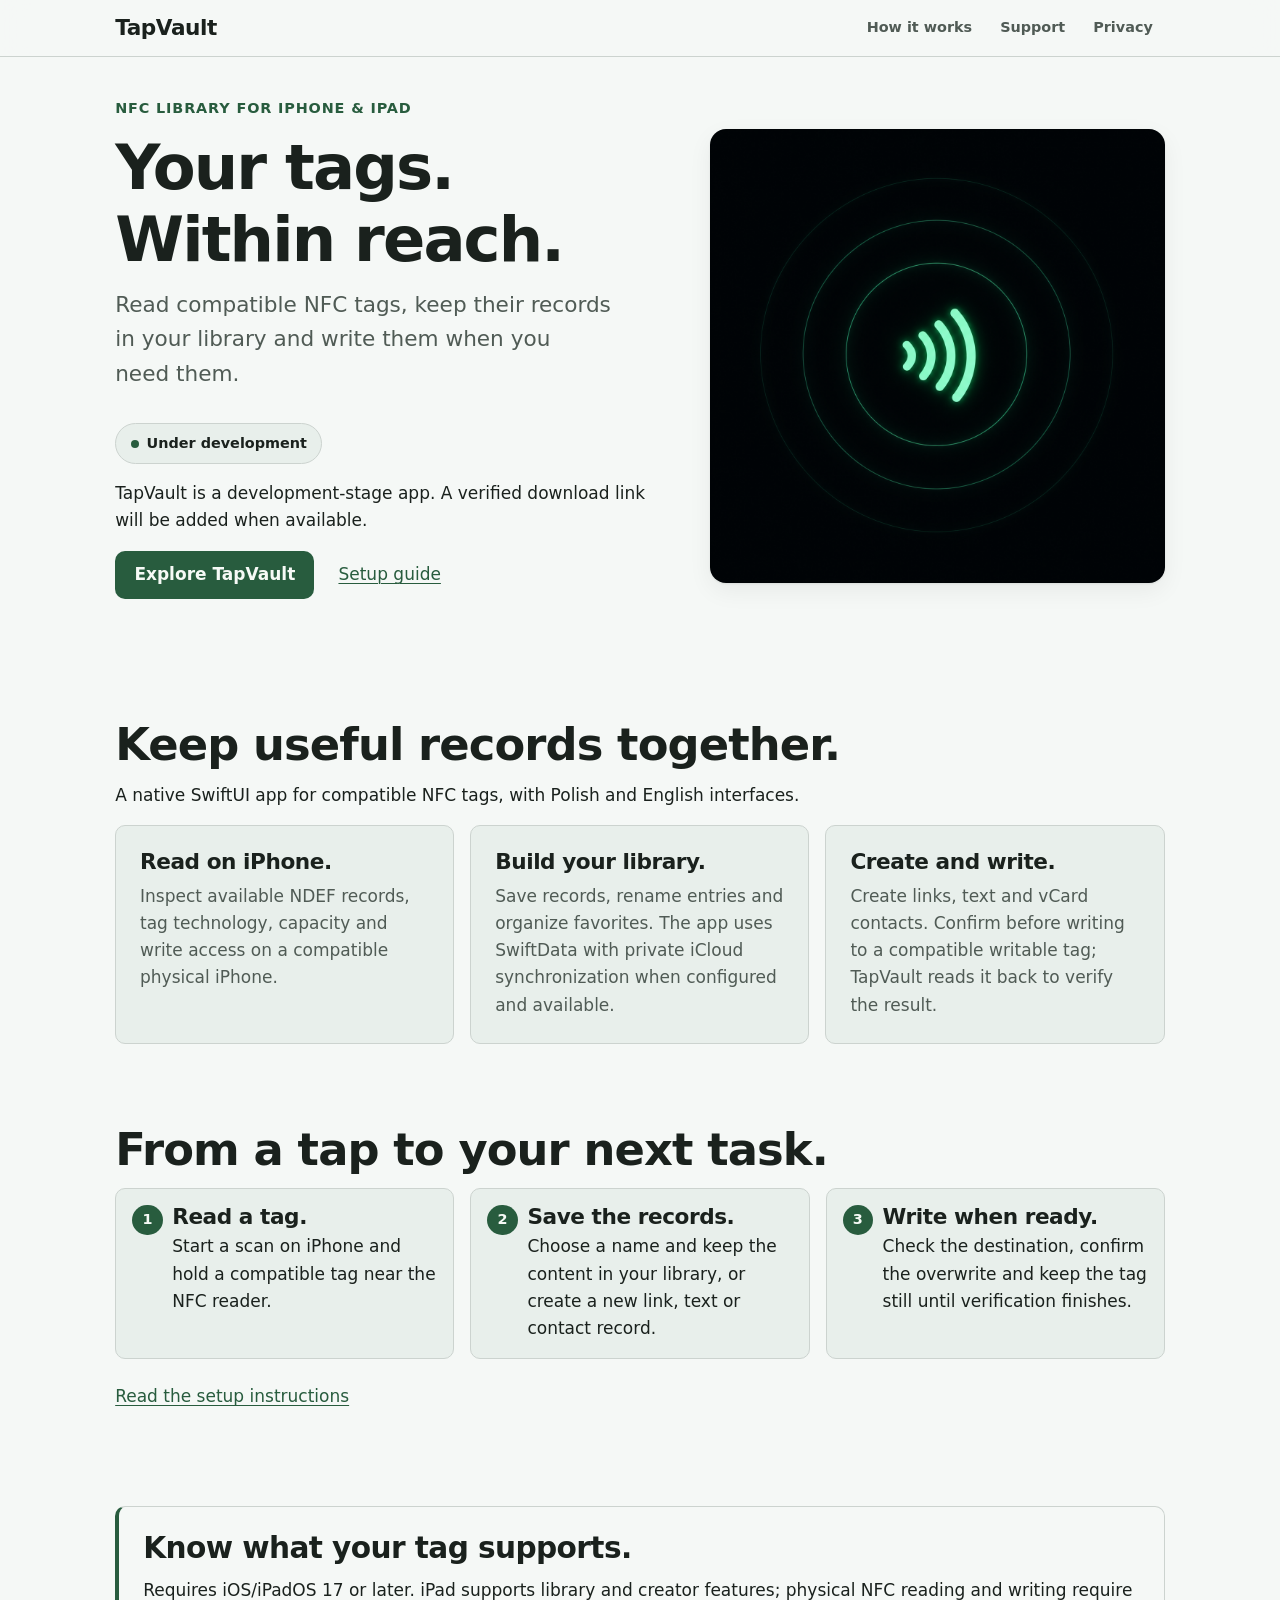
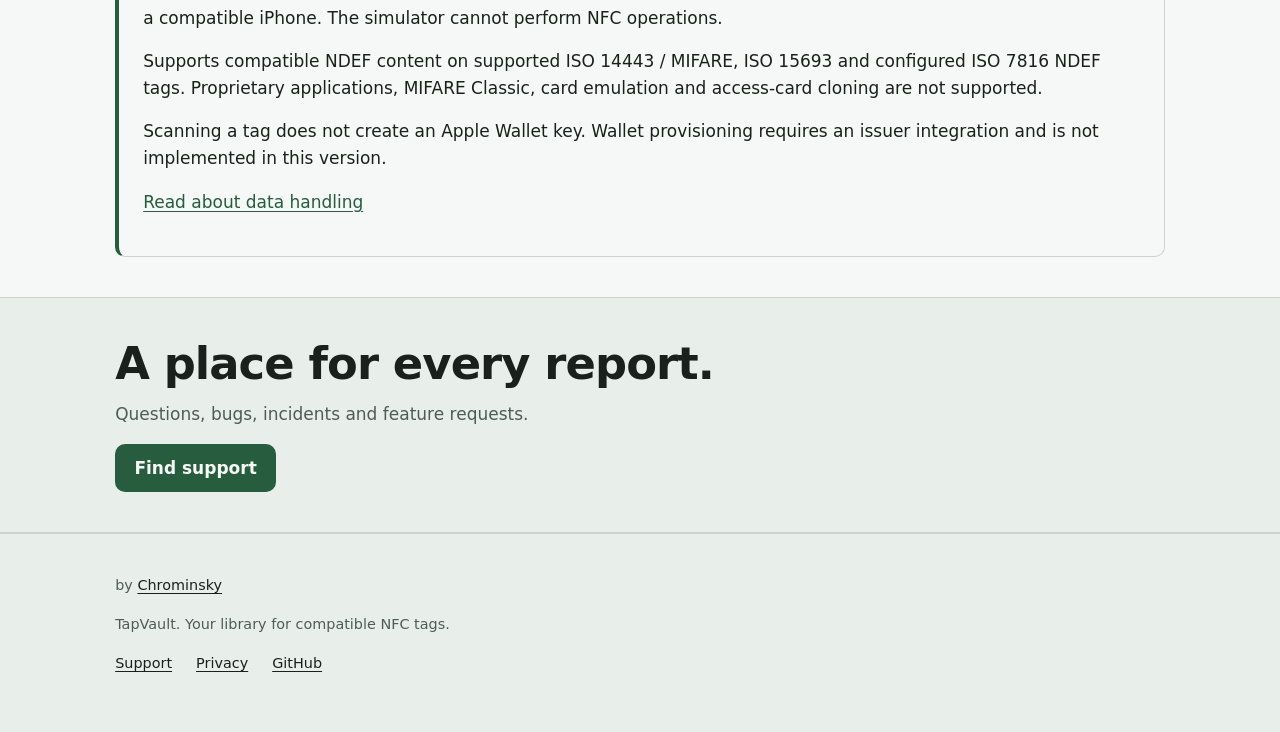
==== index.html @ 4d54e3df "Create TapVault product website and support reporting" ====
<!doctype html>
<html lang="en">
<head>
  <meta charset="utf-8">
  <meta name="viewport" content="width=device-width, initial-scale=1">
  <title>TapVault | NFC Library for iPhone &amp; iPad</title>
  <meta name="description" content="Read, save and write compatible NFC tags. Explore TapVault for iPhone and iPad, support and data handling.">
  <link rel="canonical" href="https://chrominskyy.github.io/tapvault-site/">
  <meta name="theme-color" content="#f5f8f6" media="(prefers-color-scheme: light)">
  <meta name="theme-color" content="#1b201d" media="(prefers-color-scheme: dark)">
  <meta property="og:type" content="website">
  <meta property="og:site_name" content="TapVault">
  <meta property="og:title" content="TapVault | NFC Library for iPhone &amp; iPad">
  <meta property="og:description" content="Read, save and write compatible NFC tags. Explore TapVault for iPhone and iPad, support and data handling.">
  <meta property="og:url" content="https://chrominskyy.github.io/tapvault-site/">
  <meta property="og:image" content="https://chrominskyy.github.io/tapvault-site/assets/nfc-orbit.png">
  <meta name="twitter:card" content="summary_large_image">
  <meta name="twitter:title" content="TapVault | NFC Library for iPhone &amp; iPad">
  <meta name="twitter:description" content="Read, save and write compatible NFC tags. Explore TapVault for iPhone and iPad, support and data handling.">
  <meta name="twitter:image" content="https://chrominskyy.github.io/tapvault-site/assets/nfc-orbit.png">
  <link rel="icon" href="assets/favicon.svg" type="image/svg+xml">
  <link rel="stylesheet" href="css/main.css">
</head>
<body>
<a class="skip-link" href="#main">Skip to content</a>
<header class="site-header">
  <div class="container">
    <a class="brand" href="index.html" aria-label="TapVault home">TapVault</a>
    <nav class="site-nav" aria-label="Main navigation">
      <ul>
        <li><a href="index.html#workflow">How it works</a></li>
        <li><a href="support.html">Support</a></li>
        <li><a href="privacy.html">Privacy</a></li>
      </ul>
    </nav>
  </div>
</header>
<main id="main">
<section class="hero" aria-labelledby="hero-title"><div class="container"><div><p class="eyebrow">NFC Library for iPhone &amp; iPad</p><h1 id="hero-title">Your tags. Within reach.</h1><p class="lead">Read compatible NFC tags, keep their records in your library and write them when you need them.</p><p class="notice"><strong>Under development</strong></p><p>TapVault is a development-stage app. A verified download link will be added when available.</p><p><a class="button" href="#workflow">Explore TapVault</a><a href="support.html">Setup guide</a></p></div><img src="assets/nfc-orbit.png" width="1024" height="1024" alt="TapVault NFC orbit illustration, a glowing mint ring around a tag" fetchpriority="high"></div></section>
<section aria-labelledby="library-title"><div class="container"><h2 id="library-title">Keep useful records together.</h2><p>A native SwiftUI app for compatible NFC tags, with Polish and English interfaces.</p><div class="cards-wrap"><ul class="cards"><li class="card"><h3>Read on iPhone.</h3><p>Inspect available NDEF records, tag technology, capacity and write access on a compatible physical iPhone.</p></li><li class="card"><h3>Build your library.</h3><p>Save records, rename entries and organize favorites. The app uses SwiftData with private iCloud synchronization when configured and available.</p></li><li class="card"><h3>Create and write.</h3><p>Create links, text and vCard contacts. Confirm before writing to a compatible writable tag; TapVault reads it back to verify the result.</p></li></ul></div></div></section>
<section id="workflow" aria-labelledby="workflow-title"><div class="container"><h2 id="workflow-title">From a tap to your next task.</h2><ol class="steps"><li><h3>Read a tag.</h3><p>Start a scan on iPhone and hold a compatible tag near the NFC reader.</p></li><li><h3>Save the records.</h3><p>Choose a name and keep the content in your library, or create a new link, text or contact record.</p></li><li><h3>Write when ready.</h3><p>Check the destination, confirm the overwrite and keep the tag still until verification finishes.</p></li></ol><p><a href="support.html#setup">Read the setup instructions</a></p></div></section>
<section aria-labelledby="scope-title"><div class="container"><div class="scope"><h2 id="scope-title">Know what your tag supports.</h2><p>Requires iOS/iPadOS 17 or later. iPad supports library and creator features; physical NFC reading and writing require a compatible iPhone. The simulator cannot perform NFC operations.</p><p>Supports compatible NDEF content on supported ISO 14443 / MIFARE, ISO 15693 and configured ISO 7816 NDEF tags. Proprietary applications, MIFARE Classic, card emulation and access-card cloning are not supported.</p><p>Scanning a tag does not create an Apple Wallet key. Wallet provisioning requires an issuer integration and is not implemented in this version.</p><p><a href="privacy.html">Read about data handling</a></p></div></div></section>
<section class="band" aria-labelledby="support-title"><div class="container"><h2 id="support-title">A place for every report.</h2><p>Questions, bugs, incidents and feature requests.</p><a class="button" href="support.html#reports">Find support</a></div></section></main><footer class="site-footer"><div class="container"><p>by <a href="https://github.com/Chrominskyy">Chrominsky</a></p><p>TapVault. Your library for compatible NFC tags.</p><nav aria-label="Footer navigation"><a href="support.html">Support</a><a href="privacy.html">Privacy</a><a href="https://github.com/Chrominskyy/tapvault-site">GitHub</a></nav></div></footer></body></html>
---- css/main.css ----
/* TapVault site stylesheet. One file, no fonts, no third-party requests. */
@layer tokens, base, layout, components, pages;

/* ---------- tokens ---------- */
@layer tokens {
  :root {
    color-scheme: light dark;

    /* Light scheme: cool neutrals, forest-green accent (about #285a40) */
    --bg: oklch(0.975 0.004 160);
    --surface: oklch(0.945 0.008 160);
    --text: oklch(0.24 0.012 160);
    --muted: oklch(0.46 0.018 160);
    --line: oklch(0.86 0.01 160);
    --accent: oklch(0.43 0.075 156);
    --on-accent: oklch(0.98 0.006 150);

    /* Spacing scale */
    --space-1: 0.25rem;
    --space-2: 0.5rem;
    --space-3: 0.75rem;
    --space-4: 1rem;
    --space-5: 1.5rem;
    --space-6: 2.5rem;
    --space-7: 4rem;
    --space-8: 6rem;

    /* Shape */
    --radius: 10px;
    --radius-lg: 16px;
    --measure: 68ch;
    --page: 72rem;

    /* Fluid type */
    --step--1: clamp(0.84rem, 0.82rem + 0.1vw, 0.9rem);
    --step-0: clamp(1rem, 0.97rem + 0.15vw, 1.0625rem);
    --step-1: clamp(1.15rem, 1.08rem + 0.35vw, 1.35rem);
    --step-2: clamp(1.4rem, 1.25rem + 0.75vw, 1.85rem);
    --step-3: clamp(1.8rem, 1.45rem + 1.7vw, 2.8rem);
    --step-4: clamp(2.2rem, 1.6rem + 3vw, 3.9rem);

    --font: system-ui, -apple-system, BlinkMacSystemFont, "SF Pro Text", "Segoe UI", Roboto, "Helvetica Neue", sans-serif;
    --mono: ui-monospace, "SF Mono", Menlo, Consolas, monospace;
    --shadow: 0 1px 2px oklch(0.2 0.02 160 / 0.08), 0 8px 24px oklch(0.2 0.02 160 / 0.06);
  }

  @media (prefers-color-scheme: dark) {
    :root {
      --bg: oklch(0.2 0.008 160);
      --surface: oklch(0.25 0.01 160);
      --text: oklch(0.94 0.006 160);
      --muted: oklch(0.76 0.012 160);
      --line: oklch(0.36 0.012 160);
      --accent: oklch(0.78 0.11 156);
      --on-accent: oklch(0.2 0.02 156);
      --shadow: 0 1px 2px oklch(0 0 0 / 0.4), 0 8px 24px oklch(0 0 0 / 0.3);
    }
  }
}

/* ---------- base ---------- */
@layer base {
  *, *::before, *::after { box-sizing: border-box; }

  html {
    -webkit-text-size-adjust: 100%;
    text-size-adjust: 100%;
    scroll-behavior: smooth;
    scroll-padding-top: 6rem;
  }

  body {
    margin: 0;
    min-height: 100vh;
    display: flex;
    flex-direction: column;
    background: var(--bg);
    color: var(--text);
    font: var(--step-0) / 1.6 var(--font);
    -webkit-font-smoothing: antialiased;
  }

  main { flex: 1 0 auto; }

  h1, h2, h3, h4 {
    line-height: 1.15;
    letter-spacing: -0.02em;
    text-wrap: balance;
    margin: 0 0 var(--space-3);
  }
  h1 { font-size: var(--step-4); letter-spacing: -0.03em; font-weight: 700; }
  h2 { font-size: var(--step-3); font-weight: 650; }
  h3 { font-size: var(--step-1); font-weight: 650; }
  h4 { font-size: var(--step-0); font-weight: 650; }

  p, ul, ol, dl, figure { margin: 0 0 var(--space-4); }
  p { text-wrap: pretty; }

  a {
    color: var(--accent);
    text-underline-offset: 0.2em;
    text-decoration-thickness: 1px;
  }
  a:hover { text-decoration-thickness: 2px; }

  img, picture, svg { display: block; max-width: 100%; height: auto; }

  code, kbd, samp {
    font-family: var(--mono);
    font-size: 0.9em;
    background: var(--surface);
    border: 1px solid var(--line);
    border-radius: 5px;
    padding: 0.1em 0.35em;
    overflow-wrap: anywhere;
  }

  ::selection { background: var(--accent); color: var(--on-accent); }

  :focus-visible {
    outline: 3px solid var(--accent);
    outline-offset: 3px;
  }

  @media (prefers-reduced-motion: reduce) {
    html { scroll-behavior: auto; }
    *, *::before, *::after {
      transition: none !important;
      animation: none !important;
    }
  }
}

/* ---------- layout ---------- */
@layer layout {
  .container {
    width: 100%;
    max-width: var(--page);
    margin-inline: auto;
    padding-inline: max(16px, 4vw);
  }

  .skip-link {
    position: absolute;
    inset-block-start: var(--space-2);
    inset-inline-start: var(--space-2);
    z-index: 100;
    padding: var(--space-2) var(--space-4);
    background: var(--accent);
    color: var(--on-accent);
    border-radius: var(--radius);
    text-decoration: none;
    font-weight: 600;
    transform: translateY(-200%);
    transition: transform 0.15s ease;
  }
  .skip-link:focus { transform: none; outline-color: var(--text); }

  .site-header {
    position: sticky;
    inset-block-start: 0;
    z-index: 50;
    background: color-mix(in oklch, var(--bg) 88%, transparent);
    -webkit-backdrop-filter: saturate(1.4) blur(14px);
    backdrop-filter: saturate(1.4) blur(14px);
    border-block-end: 1px solid var(--line);
  }
  .site-header .container {
    display: flex;
    flex-wrap: wrap;
    align-items: center;
    justify-content: space-between;
    gap: var(--space-2) var(--space-5);
    min-height: 3.5rem;
    padding-block: var(--space-2);
  }
  .brand {
    display: inline-flex;
    align-items: center;
    gap: var(--space-2);
    color: var(--text);
    font-weight: 700;
    font-size: var(--step-1);
    letter-spacing: -0.02em;
    text-decoration: none;
  }
  .brand img, .brand svg { width: 1.6rem; height: 1.6rem; }

  .site-nav {
    display: flex;
    flex-wrap: wrap;
    gap: var(--space-1);
  }
  .site-nav ul {
    display: flex;
    flex-wrap: wrap;
    gap: var(--space-1);
    margin: 0;
    padding: 0;
    list-style: none;
  }
  .site-nav a {
    display: inline-block;
    padding: 0.4rem 0.75rem;
    border-radius: 999px;
    color: var(--muted);
    text-decoration: none;
    font-size: var(--step--1);
    font-weight: 550;
    transition: background-color 0.15s ease, color 0.15s ease;
  }
  .site-nav a:hover { color: var(--text); background: var(--surface); }
  .site-nav a[aria-current="page"] {
    color: var(--text);
    background: var(--surface);
    box-shadow: inset 0 0 0 1px var(--line);
  }

  .site-footer {
    margin-block-start: 0;
    padding-block: var(--space-6);
    background: var(--surface);
    border-block-start: 1px solid var(--line);
    color: var(--muted);
    font-size: var(--step--1);
  }
  .site-footer p { max-width: var(--measure); }
  .site-footer a { color: var(--text); }
  .site-footer nav, .site-footer ul {
    display: flex;
    flex-wrap: wrap;
    gap: var(--space-2) var(--space-5);
    margin: 0 0 var(--space-4);
    padding: 0;
    list-style: none;
  }

  section:not(.hero, .band, .scope) { padding-block: var(--space-6); }
}

/* ---------- components ---------- */
@layer components {
  /* Hero: copy beside picture on wide, stacked on narrow */
  .hero { padding-block: var(--space-6) var(--space-7); }
  .hero .container, .hero.container {
    display: grid;
    gap: var(--space-6);
    align-items: center;
  }
  .hero p.lead, .hero .lead {
    font-size: var(--step-1);
    color: var(--muted);
    max-width: 38ch;
  }
  .hero picture, .hero img {
    width: 100%;
    max-width: 34rem;
    margin-inline: auto;
    border-radius: var(--radius-lg);
  }
  .hero img { aspect-ratio: 1; object-fit: cover; box-shadow: var(--shadow); }
  @media (min-width: 52rem) {
    .hero .container, .hero.container { grid-template-columns: 1.1fr 0.9fr; }
  }

  /* Button row: keep the button and the adjacent link apart */
  .hero p:has(> .button) {
    display: flex;
    flex-wrap: wrap;
    align-items: center;
    gap: var(--space-3) var(--space-5);
  }

  /* Illustration figure: fill the column up to a comfortable width, centred */
  .container > figure { margin-block: var(--space-5); }
  .container > figure svg { width: 100%; max-width: 44rem; margin-inline: auto; }

  /* Space between a step list and the link that follows it */
  .steps + p { margin-block-start: var(--space-5); }

  .eyebrow {
    margin: 0 0 var(--space-3);
    color: var(--accent);
    font-size: var(--step--1);
    font-weight: 650;
    letter-spacing: 0.06em;
    text-transform: uppercase;
  }

  /* Availability notice, deliberately not a button */
  .notice {
    display: inline-flex;
    align-items: center;
    gap: var(--space-2);
    margin-block: var(--space-4);
    padding: 0.5rem 0.9rem;
    background: var(--surface);
    border: 1px solid var(--line);
    border-radius: 999px;
    color: var(--text);
    font-size: var(--step--1);
    font-weight: 550;
  }
  .notice::before {
    content: "";
    width: 0.5rem;
    height: 0.5rem;
    border-radius: 50%;
    background: var(--accent);
    flex: none;
  }

  /* Numbered flow */
  .steps {
    display: grid;
    gap: var(--space-4);
    margin: 0;
    padding: 0;
    list-style: none;
    counter-reset: step;
  }
  .steps > li {
    position: relative;
    counter-increment: step;
    padding: var(--space-4) var(--space-4) var(--space-4) 3.5rem;
    background: var(--surface);
    border: 1px solid var(--line);
    border-radius: var(--radius);
  }
  .steps > li::before {
    content: counter(step);
    position: absolute;
    inset-block-start: var(--space-4);
    inset-inline-start: var(--space-4);
    display: grid;
    place-items: center;
    width: 1.9rem;
    height: 1.9rem;
    border-radius: 50%;
    background: var(--accent);
    color: var(--on-accent);
    font-size: var(--step--1);
    font-weight: 700;
  }
  .steps h3 { margin-bottom: var(--space-1); }
  .steps p:last-child { margin-bottom: 0; }
  @media (min-width: 52rem) {
    .steps { grid-template-columns: repeat(3, 1fr); }
  }

  /* Cards respond to their container's width.
     Markup contract: <div class="cards-wrap"><ul class="cards">...</ul></div>
     .cards-wrap is the query container; .cards (the grid) must sit inside it,
     because a container query cannot style the container element itself. */
  .cards-wrap {
    container: cards / inline-size;
  }
  .cards {
    display: grid;
    gap: var(--space-4);
    margin: 0;
    padding: 0;
    list-style: none;
  }
  @container cards (min-width: 38rem) {
    .cards { grid-template-columns: repeat(3, 1fr); }
  }
  .card {
    padding: var(--space-5);
    background: var(--surface);
    border: 1px solid var(--line);
    border-radius: var(--radius);
    transition: border-color 0.15s ease;
  }
  .card:hover { border-color: var(--accent); }
  .card h3 { margin-bottom: var(--space-2); }
  .card p:last-child { margin-bottom: 0; }
  .card p { color: var(--muted); }

  /* Scope: what is and is not supported */
  .scope {
    padding: var(--space-5);
    background: var(--bg);
    border: 1px solid var(--line);
    border-inline-start: 4px solid var(--accent);
    border-radius: var(--radius);
  }
  .scope h2, .scope h3 { font-size: var(--step-2); }
  .scope ul { padding-inline-start: 1.2em; }
  .scope li + li { margin-block-start: var(--space-2); }
  .scope dl { display: grid; gap: var(--space-2) var(--space-4); }
  @media (min-width: 40rem) {
    .scope dl { grid-template-columns: max-content 1fr; }
  }
  .scope dt { font-weight: 650; }
  .scope dd { margin: 0; color: var(--muted); }

  /* Full-bleed tinted band, e.g. support call-out */
  .band {
    padding-block: var(--space-6);
    background: var(--surface);
    border-block: 1px solid var(--line);
  }
  .band .container > * { max-width: 52rem; }
  .band p { color: var(--muted); }

  /* Buttons and link buttons */
  .button {
    display: inline-block;
    padding: 0.65rem 1.2rem;
    background: var(--accent);
    color: var(--on-accent);
    border-radius: var(--radius);
    font-weight: 600;
    text-decoration: none;
    transition: opacity 0.15s ease;
  }
  .button:hover { opacity: 0.9; }

  /* Long-form reading */
  .prose { max-width: var(--measure); }
  .prose > * + h2 { margin-block-start: var(--space-6); }
  .prose > * + h3 { margin-block-start: var(--space-5); }
  .prose h2 { font-size: var(--step-2); }
  .prose h3 { font-size: var(--step-1); }
  .prose ul, .prose ol { padding-inline-start: 1.4em; }
  .prose li + li { margin-block-start: var(--space-1); }
  .prose table {
    width: 100%;
    border-collapse: collapse;
    margin-block-end: var(--space-4);
    font-size: var(--step--1);
  }
  .prose th, .prose td {
    padding: var(--space-2) var(--space-3);
    border-bottom: 1px solid var(--line);
    text-align: start;
    vertical-align: top;
  }
  .prose th { color: var(--muted); font-weight: 650; }
  .prose pre {
    overflow-x: auto;
    padding: var(--space-3) var(--space-4);
    background: var(--surface);
    border: 1px solid var(--line);
    border-radius: var(--radius);
  }
  .prose pre code { background: none; border: 0; padding: 0; }

  /* Troubleshooting disclosures (not the TOC) */
  details:not(.toc) { border-block-end: 1px solid var(--line); padding-block: var(--space-3); }
  details:not(.toc):first-of-type { border-block-start: 1px solid var(--line); }
  details:not(.toc) > summary { cursor: pointer; font-weight: 600; }
  details:not(.toc) > :not(summary) { margin: var(--space-3) 0 0 var(--space-4); color: var(--muted); }
  details:not(.toc) > p:last-child { margin-bottom: 0; }

  .callout {
    margin-block: var(--space-4);
    padding: var(--space-4) var(--space-5);
    background: var(--surface);
    border: 1px solid var(--line);
    border-inline-start: 4px solid var(--accent);
    border-radius: var(--radius);
  }
  .callout > :last-child { margin-bottom: 0; }

  /* Table of contents: a <details>; collapsed on narrow, pinned on wide */
  .toc {
    margin-block-end: var(--space-5);
    background: var(--surface);
    border: 1px solid var(--line);
    border-radius: var(--radius);
    font-size: var(--step--1);
  }
  .toc > summary {
    padding: var(--space-3) var(--space-4);
    font-weight: 650;
    cursor: pointer;
    list-style-position: inside;
  }
  .toc ul, .toc ol {
    margin: 0;
    padding: 0 var(--space-4) var(--space-3) calc(var(--space-4) + 1em);
  }
  .toc li { margin-block: var(--space-1); }
  .toc a { color: var(--muted); text-decoration: none; }
  .toc a:hover { color: var(--accent); text-decoration: underline; }
}

/* ---------- pages ---------- */
@layer pages {
  .page-head { padding-block: var(--space-6) var(--space-4); }
  .page-head p { color: var(--muted); max-width: var(--measure); font-size: var(--step-1); }

  /* Wide: sidebar TOC beside the prose */
  @media (min-width: 64rem) {
    .container:has(> .toc) {
      display: grid;
      grid-template-columns: 15rem minmax(0, 1fr);
      column-gap: var(--space-7);
      row-gap: 0;
      align-items: start;
    }
    .container:has(> .toc) > * { grid-column: 2; }
    .container:has(> .toc) > .toc {
      grid-column: 1;
      grid-row: 1 / span 40;
      position: sticky;
      inset-block-start: 5rem;
      margin: var(--space-4) 0 0;
      max-height: calc(100vh - 6.5rem);
      overflow-y: auto;
    }
    /* Show the list even when the details element is closed (where supported);
       elsewhere the TOC stays a working collapsible. */
    @supports selector(::details-content) {
      .toc > summary { pointer-events: none; cursor: default; list-style: none; }
      .toc > summary::-webkit-details-marker { display: none; }
      .toc::details-content {
        content-visibility: visible;
        display: block;
      }
    }
  }
}
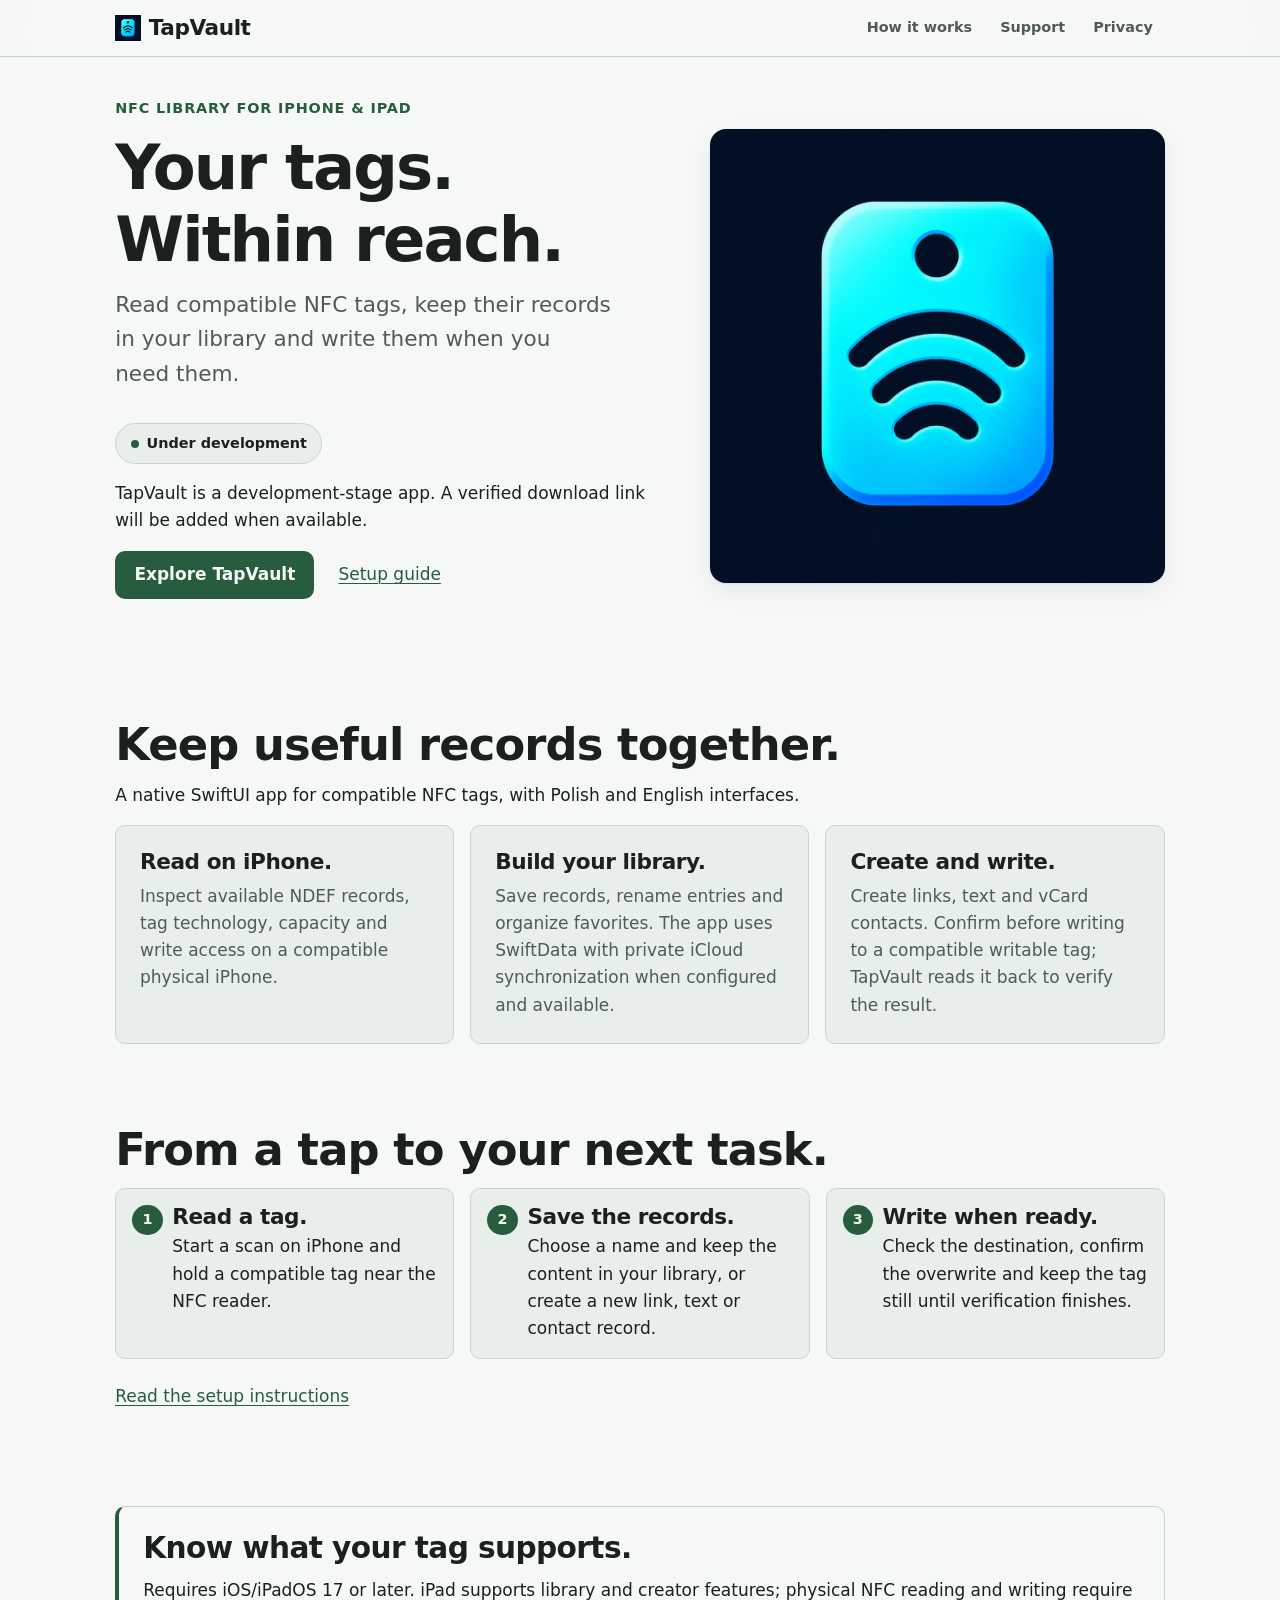
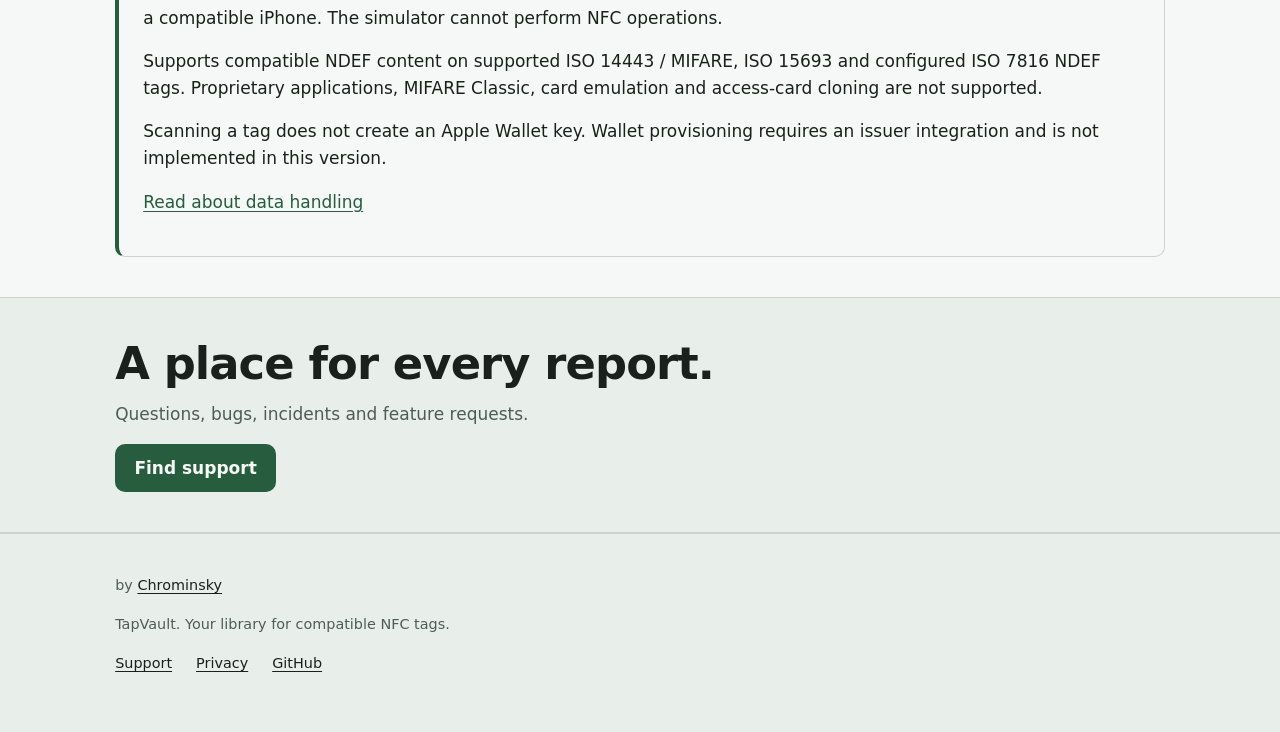
==== commit cbd92e2f: "Apply TapVault suite icon across website and browser assets" ====
--- a/index.html
+++ b/index.html
@@ -13,19 +13,21 @@
   <meta property="og:title" content="TapVault | NFC Library for iPhone &amp; iPad">
   <meta property="og:description" content="Read, save and write compatible NFC tags. Explore TapVault for iPhone and iPad, support and data handling.">
   <meta property="og:url" content="https://chrominskyy.github.io/tapvault-site/">
-  <meta property="og:image" content="https://chrominskyy.github.io/tapvault-site/assets/nfc-orbit.png">
+  <meta property="og:image" content="https://chrominskyy.github.io/tapvault-site/assets/app-icon-1024.png">
   <meta name="twitter:card" content="summary_large_image">
   <meta name="twitter:title" content="TapVault | NFC Library for iPhone &amp; iPad">
   <meta name="twitter:description" content="Read, save and write compatible NFC tags. Explore TapVault for iPhone and iPad, support and data handling.">
-  <meta name="twitter:image" content="https://chrominskyy.github.io/tapvault-site/assets/nfc-orbit.png">
-  <link rel="icon" href="assets/favicon.svg" type="image/svg+xml">
+  <meta name="twitter:image" content="https://chrominskyy.github.io/tapvault-site/assets/app-icon-1024.png">
+  <link rel="icon" href="assets/favicon-32.png" type="image/png" sizes="32x32">
+  <link rel="icon" href="assets/favicon-16.png" type="image/png" sizes="16x16">
+  <link rel="apple-touch-icon" href="assets/apple-touch-icon.png" sizes="180x180">
   <link rel="stylesheet" href="css/main.css">
 </head>
 <body>
 <a class="skip-link" href="#main">Skip to content</a>
 <header class="site-header">
   <div class="container">
-    <a class="brand" href="index.html" aria-label="TapVault home">TapVault</a>
+    <a class="brand" href="index.html" aria-label="TapVault home"><img src="assets/apple-touch-icon.png" width="32" height="32" alt="TapVault icon">TapVault</a>
     <nav class="site-nav" aria-label="Main navigation">
       <ul>
         <li><a href="index.html#workflow">How it works</a></li>
@@ -36,7 +38,7 @@
   </div>
 </header>
 <main id="main">
-<section class="hero" aria-labelledby="hero-title"><div class="container"><div><p class="eyebrow">NFC Library for iPhone &amp; iPad</p><h1 id="hero-title">Your tags. Within reach.</h1><p class="lead">Read compatible NFC tags, keep their records in your library and write them when you need them.</p><p class="notice"><strong>Under development</strong></p><p>TapVault is a development-stage app. A verified download link will be added when available.</p><p><a class="button" href="#workflow">Explore TapVault</a><a href="support.html">Setup guide</a></p></div><img src="assets/nfc-orbit.png" width="1024" height="1024" alt="TapVault NFC orbit illustration, a glowing mint ring around a tag" fetchpriority="high"></div></section>
+<section class="hero" aria-labelledby="hero-title"><div class="container"><div><p class="eyebrow">NFC Library for iPhone &amp; iPad</p><h1 id="hero-title">Your tags. Within reach.</h1><p class="lead">Read compatible NFC tags, keep their records in your library and write them when you need them.</p><p class="notice"><strong>Under development</strong></p><p>TapVault is a development-stage app. A verified download link will be added when available.</p><p><a class="button" href="#workflow">Explore TapVault</a><a href="support.html">Setup guide</a></p></div><img src="assets/app-icon-1024.png" width="1024" height="1024" alt="TapVault app icon: a cyan NFC tag with radio waves on a navy background" fetchpriority="high"></div></section>
 <section aria-labelledby="library-title"><div class="container"><h2 id="library-title">Keep useful records together.</h2><p>A native SwiftUI app for compatible NFC tags, with Polish and English interfaces.</p><div class="cards-wrap"><ul class="cards"><li class="card"><h3>Read on iPhone.</h3><p>Inspect available NDEF records, tag technology, capacity and write access on a compatible physical iPhone.</p></li><li class="card"><h3>Build your library.</h3><p>Save records, rename entries and organize favorites. The app uses SwiftData with private iCloud synchronization when configured and available.</p></li><li class="card"><h3>Create and write.</h3><p>Create links, text and vCard contacts. Confirm before writing to a compatible writable tag; TapVault reads it back to verify the result.</p></li></ul></div></div></section>
 <section id="workflow" aria-labelledby="workflow-title"><div class="container"><h2 id="workflow-title">From a tap to your next task.</h2><ol class="steps"><li><h3>Read a tag.</h3><p>Start a scan on iPhone and hold a compatible tag near the NFC reader.</p></li><li><h3>Save the records.</h3><p>Choose a name and keep the content in your library, or create a new link, text or contact record.</p></li><li><h3>Write when ready.</h3><p>Check the destination, confirm the overwrite and keep the tag still until verification finishes.</p></li></ol><p><a href="support.html#setup">Read the setup instructions</a></p></div></section>
 <section aria-labelledby="scope-title"><div class="container"><div class="scope"><h2 id="scope-title">Know what your tag supports.</h2><p>Requires iOS/iPadOS 17 or later. iPad supports library and creator features; physical NFC reading and writing require a compatible iPhone. The simulator cannot perform NFC operations.</p><p>Supports compatible NDEF content on supported ISO 14443 / MIFARE, ISO 15693 and configured ISO 7816 NDEF tags. Proprietary applications, MIFARE Classic, card emulation and access-card cloning are not supported.</p><p>Scanning a tag does not create an Apple Wallet key. Wallet provisioning requires an issuer integration and is not implemented in this version.</p><p><a href="privacy.html">Read about data handling</a></p></div></div></section>
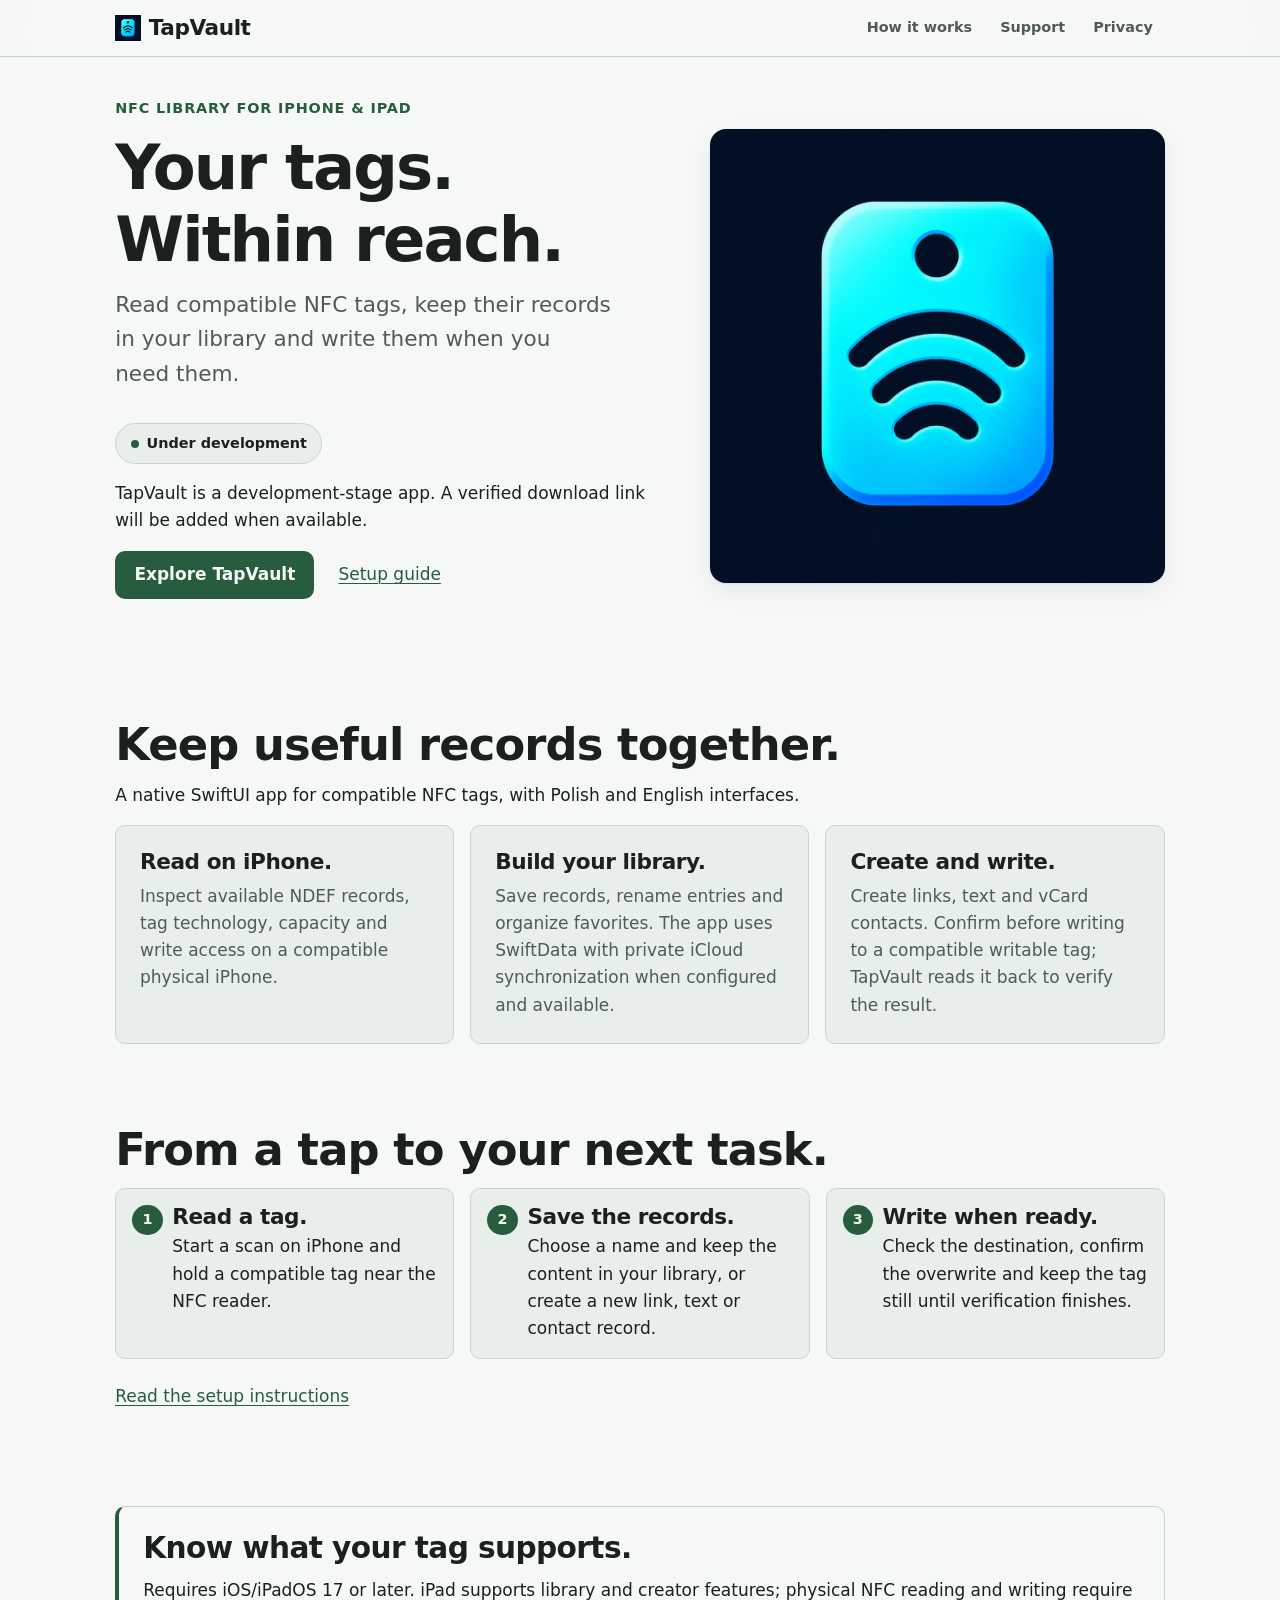
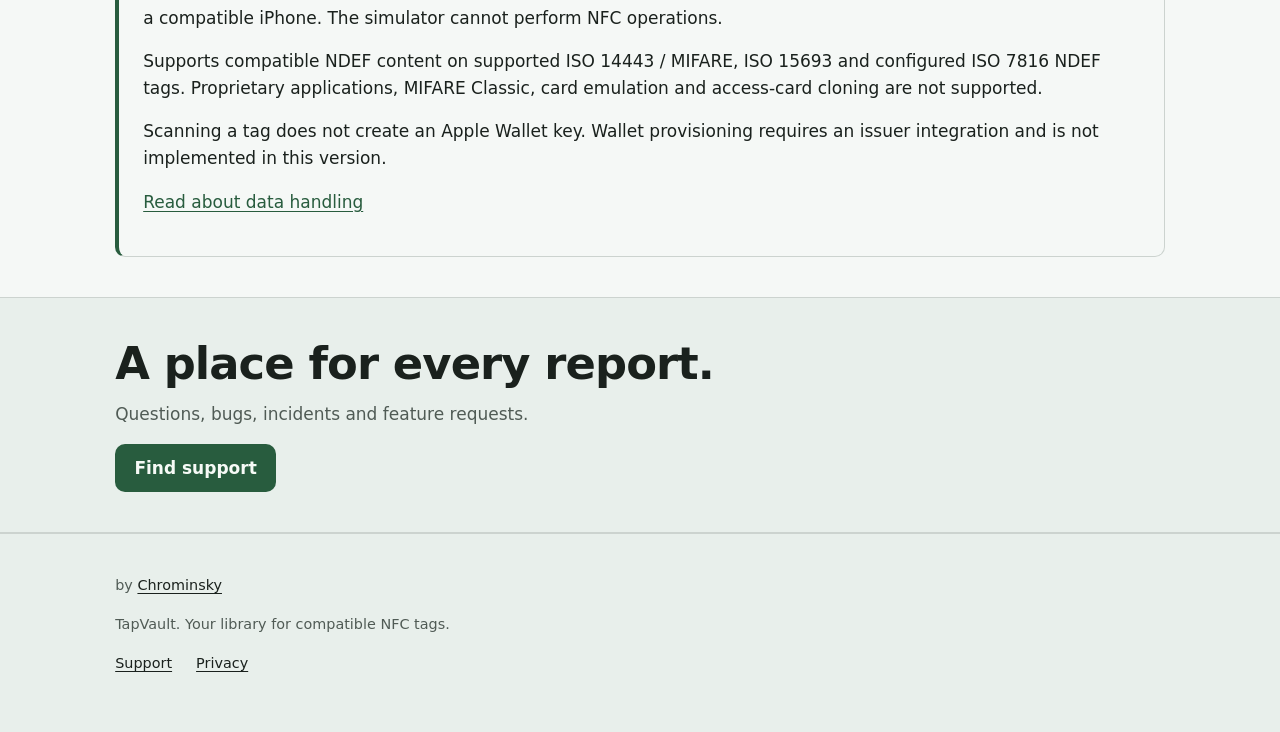
==== commit cd9bc9ea: "Remove the website repository link from the footer Support and security links to the issue forms sta" ====
--- a/index.html
+++ b/index.html
@@ -5,19 +5,19 @@
   <meta name="viewport" content="width=device-width, initial-scale=1">
   <title>TapVault | NFC Library for iPhone &amp; iPad</title>
   <meta name="description" content="Read, save and write compatible NFC tags. Explore TapVault for iPhone and iPad, support and data handling.">
-  <link rel="canonical" href="https://chrominskyy.github.io/tapvault-site/">
+  <link rel="canonical" href="https://tapvault.chrominsky.dev/">
   <meta name="theme-color" content="#f5f8f6" media="(prefers-color-scheme: light)">
   <meta name="theme-color" content="#1b201d" media="(prefers-color-scheme: dark)">
   <meta property="og:type" content="website">
   <meta property="og:site_name" content="TapVault">
   <meta property="og:title" content="TapVault | NFC Library for iPhone &amp; iPad">
   <meta property="og:description" content="Read, save and write compatible NFC tags. Explore TapVault for iPhone and iPad, support and data handling.">
-  <meta property="og:url" content="https://chrominskyy.github.io/tapvault-site/">
-  <meta property="og:image" content="https://chrominskyy.github.io/tapvault-site/assets/app-icon-1024.png">
+  <meta property="og:url" content="https://tapvault.chrominsky.dev/">
+  <meta property="og:image" content="https://tapvault.chrominsky.dev/assets/app-icon-1024.png">
   <meta name="twitter:card" content="summary_large_image">
   <meta name="twitter:title" content="TapVault | NFC Library for iPhone &amp; iPad">
   <meta name="twitter:description" content="Read, save and write compatible NFC tags. Explore TapVault for iPhone and iPad, support and data handling.">
-  <meta name="twitter:image" content="https://chrominskyy.github.io/tapvault-site/assets/app-icon-1024.png">
+  <meta name="twitter:image" content="https://tapvault.chrominsky.dev/assets/app-icon-1024.png">
   <link rel="icon" href="assets/favicon-32.png" type="image/png" sizes="32x32">
   <link rel="icon" href="assets/favicon-16.png" type="image/png" sizes="16x16">
   <link rel="apple-touch-icon" href="assets/apple-touch-icon.png" sizes="180x180">
@@ -42,4 +42,4 @@
 <section aria-labelledby="library-title"><div class="container"><h2 id="library-title">Keep useful records together.</h2><p>A native SwiftUI app for compatible NFC tags, with Polish and English interfaces.</p><div class="cards-wrap"><ul class="cards"><li class="card"><h3>Read on iPhone.</h3><p>Inspect available NDEF records, tag technology, capacity and write access on a compatible physical iPhone.</p></li><li class="card"><h3>Build your library.</h3><p>Save records, rename entries and organize favorites. The app uses SwiftData with private iCloud synchronization when configured and available.</p></li><li class="card"><h3>Create and write.</h3><p>Create links, text and vCard contacts. Confirm before writing to a compatible writable tag; TapVault reads it back to verify the result.</p></li></ul></div></div></section>
 <section id="workflow" aria-labelledby="workflow-title"><div class="container"><h2 id="workflow-title">From a tap to your next task.</h2><ol class="steps"><li><h3>Read a tag.</h3><p>Start a scan on iPhone and hold a compatible tag near the NFC reader.</p></li><li><h3>Save the records.</h3><p>Choose a name and keep the content in your library, or create a new link, text or contact record.</p></li><li><h3>Write when ready.</h3><p>Check the destination, confirm the overwrite and keep the tag still until verification finishes.</p></li></ol><p><a href="support.html#setup">Read the setup instructions</a></p></div></section>
 <section aria-labelledby="scope-title"><div class="container"><div class="scope"><h2 id="scope-title">Know what your tag supports.</h2><p>Requires iOS/iPadOS 17 or later. iPad supports library and creator features; physical NFC reading and writing require a compatible iPhone. The simulator cannot perform NFC operations.</p><p>Supports compatible NDEF content on supported ISO 14443 / MIFARE, ISO 15693 and configured ISO 7816 NDEF tags. Proprietary applications, MIFARE Classic, card emulation and access-card cloning are not supported.</p><p>Scanning a tag does not create an Apple Wallet key. Wallet provisioning requires an issuer integration and is not implemented in this version.</p><p><a href="privacy.html">Read about data handling</a></p></div></div></section>
-<section class="band" aria-labelledby="support-title"><div class="container"><h2 id="support-title">A place for every report.</h2><p>Questions, bugs, incidents and feature requests.</p><a class="button" href="support.html#reports">Find support</a></div></section></main><footer class="site-footer"><div class="container"><p>by <a href="https://github.com/Chrominskyy">Chrominsky</a></p><p>TapVault. Your library for compatible NFC tags.</p><nav aria-label="Footer navigation"><a href="support.html">Support</a><a href="privacy.html">Privacy</a><a href="https://github.com/Chrominskyy/tapvault-site">GitHub</a></nav></div></footer></body></html>+<section class="band" aria-labelledby="support-title"><div class="container"><h2 id="support-title">A place for every report.</h2><p>Questions, bugs, incidents and feature requests.</p><a class="button" href="support.html#reports">Find support</a></div></section></main><footer class="site-footer"><div class="container"><p>by <a href="https://github.com/Chrominskyy">Chrominsky</a></p><p>TapVault. Your library for compatible NFC tags.</p><nav aria-label="Footer navigation"><a href="support.html">Support</a><a href="privacy.html">Privacy</a></nav></div></footer></body></html>
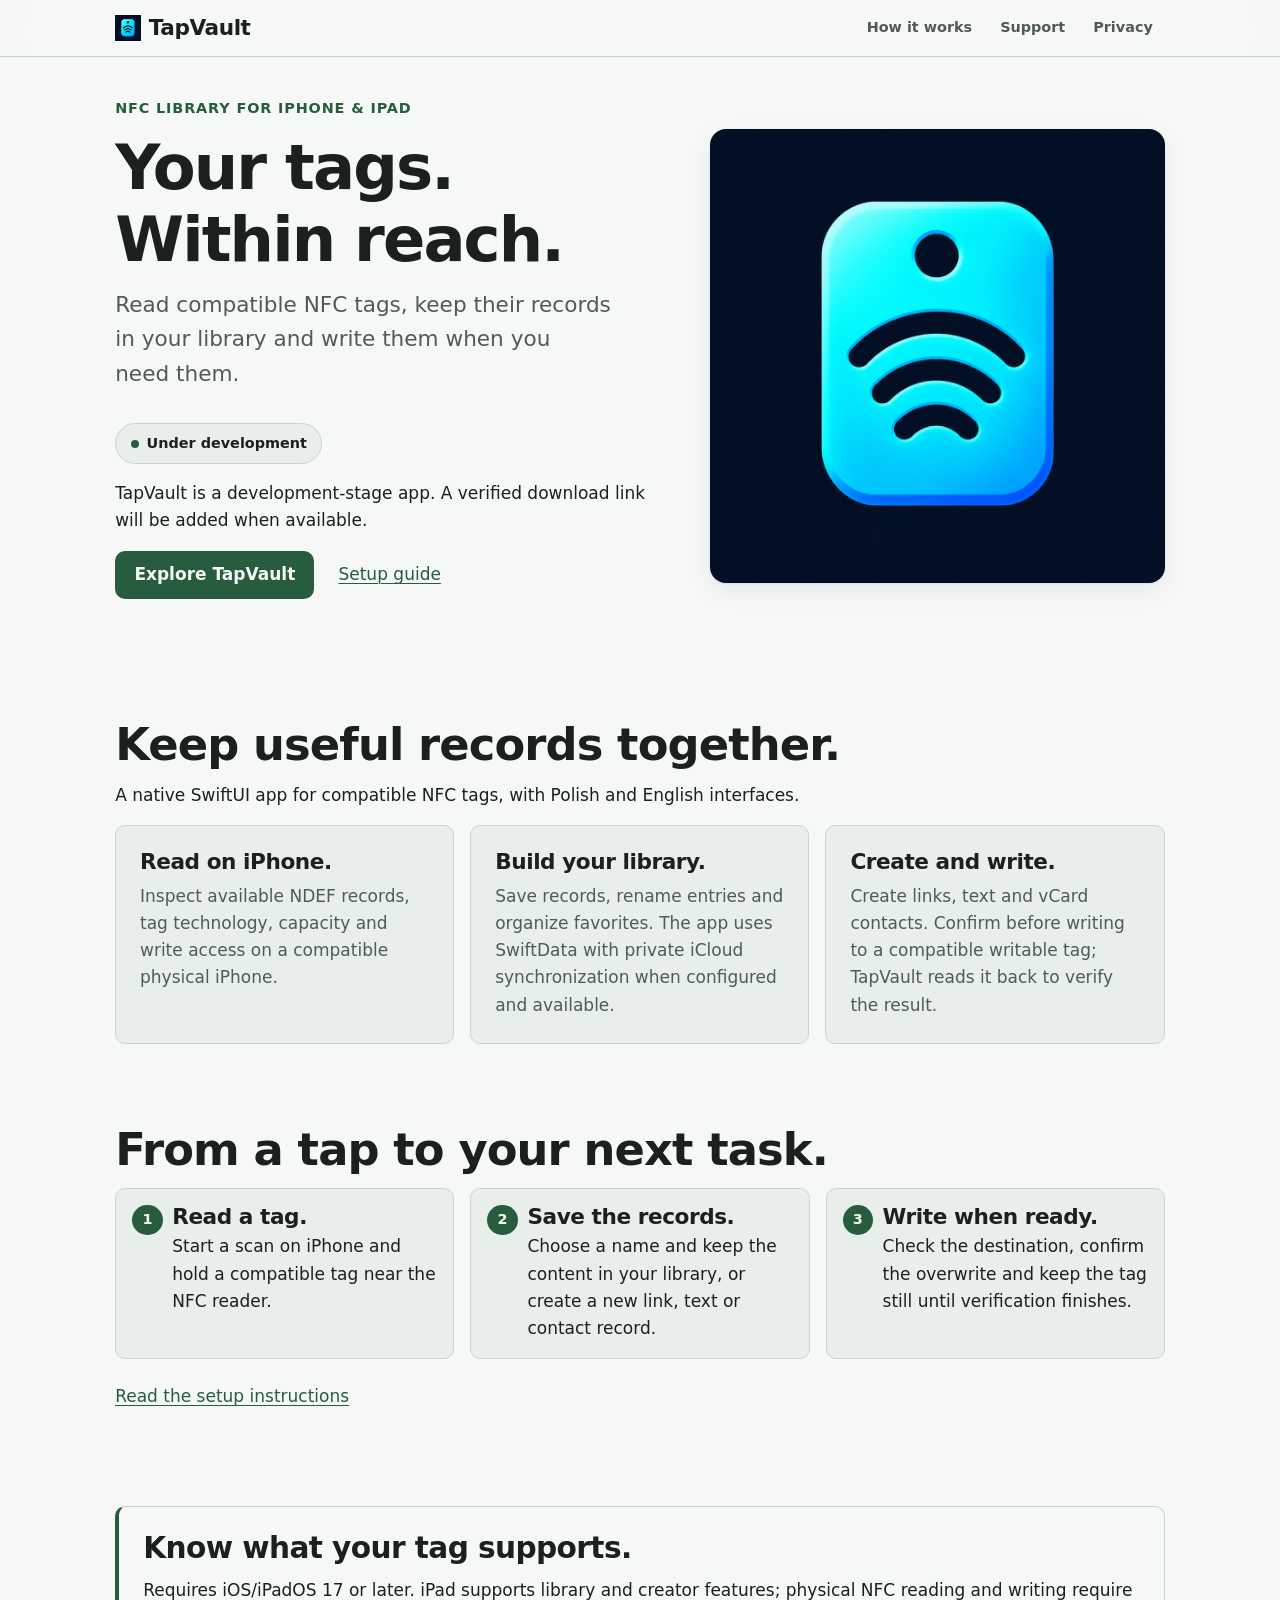
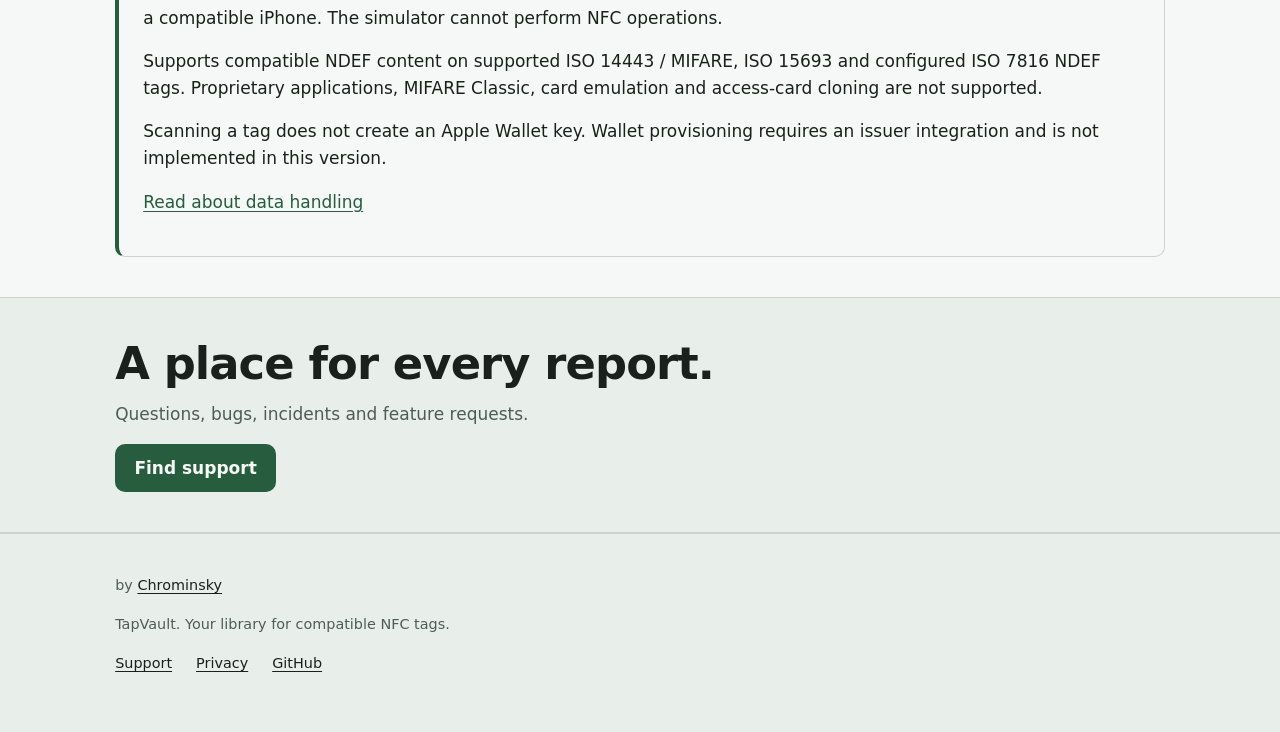
==== commit 71c357d7: "fix(seo): canonical, sitemap and robots on tapvault.chrominsky.dev; 404 page; footer link to chromin" ====
--- a/index.html
+++ b/index.html
@@ -42,4 +42,4 @@
 <section aria-labelledby="library-title"><div class="container"><h2 id="library-title">Keep useful records together.</h2><p>A native SwiftUI app for compatible NFC tags, with Polish and English interfaces.</p><div class="cards-wrap"><ul class="cards"><li class="card"><h3>Read on iPhone.</h3><p>Inspect available NDEF records, tag technology, capacity and write access on a compatible physical iPhone.</p></li><li class="card"><h3>Build your library.</h3><p>Save records, rename entries and organize favorites. The app uses SwiftData with private iCloud synchronization when configured and available.</p></li><li class="card"><h3>Create and write.</h3><p>Create links, text and vCard contacts. Confirm before writing to a compatible writable tag; TapVault reads it back to verify the result.</p></li></ul></div></div></section>
 <section id="workflow" aria-labelledby="workflow-title"><div class="container"><h2 id="workflow-title">From a tap to your next task.</h2><ol class="steps"><li><h3>Read a tag.</h3><p>Start a scan on iPhone and hold a compatible tag near the NFC reader.</p></li><li><h3>Save the records.</h3><p>Choose a name and keep the content in your library, or create a new link, text or contact record.</p></li><li><h3>Write when ready.</h3><p>Check the destination, confirm the overwrite and keep the tag still until verification finishes.</p></li></ol><p><a href="support.html#setup">Read the setup instructions</a></p></div></section>
 <section aria-labelledby="scope-title"><div class="container"><div class="scope"><h2 id="scope-title">Know what your tag supports.</h2><p>Requires iOS/iPadOS 17 or later. iPad supports library and creator features; physical NFC reading and writing require a compatible iPhone. The simulator cannot perform NFC operations.</p><p>Supports compatible NDEF content on supported ISO 14443 / MIFARE, ISO 15693 and configured ISO 7816 NDEF tags. Proprietary applications, MIFARE Classic, card emulation and access-card cloning are not supported.</p><p>Scanning a tag does not create an Apple Wallet key. Wallet provisioning requires an issuer integration and is not implemented in this version.</p><p><a href="privacy.html">Read about data handling</a></p></div></div></section>
-<section class="band" aria-labelledby="support-title"><div class="container"><h2 id="support-title">A place for every report.</h2><p>Questions, bugs, incidents and feature requests.</p><a class="button" href="support.html#reports">Find support</a></div></section></main><footer class="site-footer"><div class="container"><p>by <a href="https://github.com/Chrominskyy">Chrominsky</a></p><p>TapVault. Your library for compatible NFC tags.</p><nav aria-label="Footer navigation"><a href="support.html">Support</a><a href="privacy.html">Privacy</a></nav></div></footer></body></html>+<section class="band" aria-labelledby="support-title"><div class="container"><h2 id="support-title">A place for every report.</h2><p>Questions, bugs, incidents and feature requests.</p><a class="button" href="support.html#reports">Find support</a></div></section></main><footer class="site-footer"><div class="container"><p>by <a href="https://chrominsky.dev">Chrominsky</a></p><p>TapVault. Your library for compatible NFC tags.</p><nav aria-label="Footer navigation"><a href="support.html">Support</a><a href="privacy.html">Privacy</a><a href="https://github.com/Chrominskyy/tapvault-site">GitHub</a></nav></div></footer></body></html>
